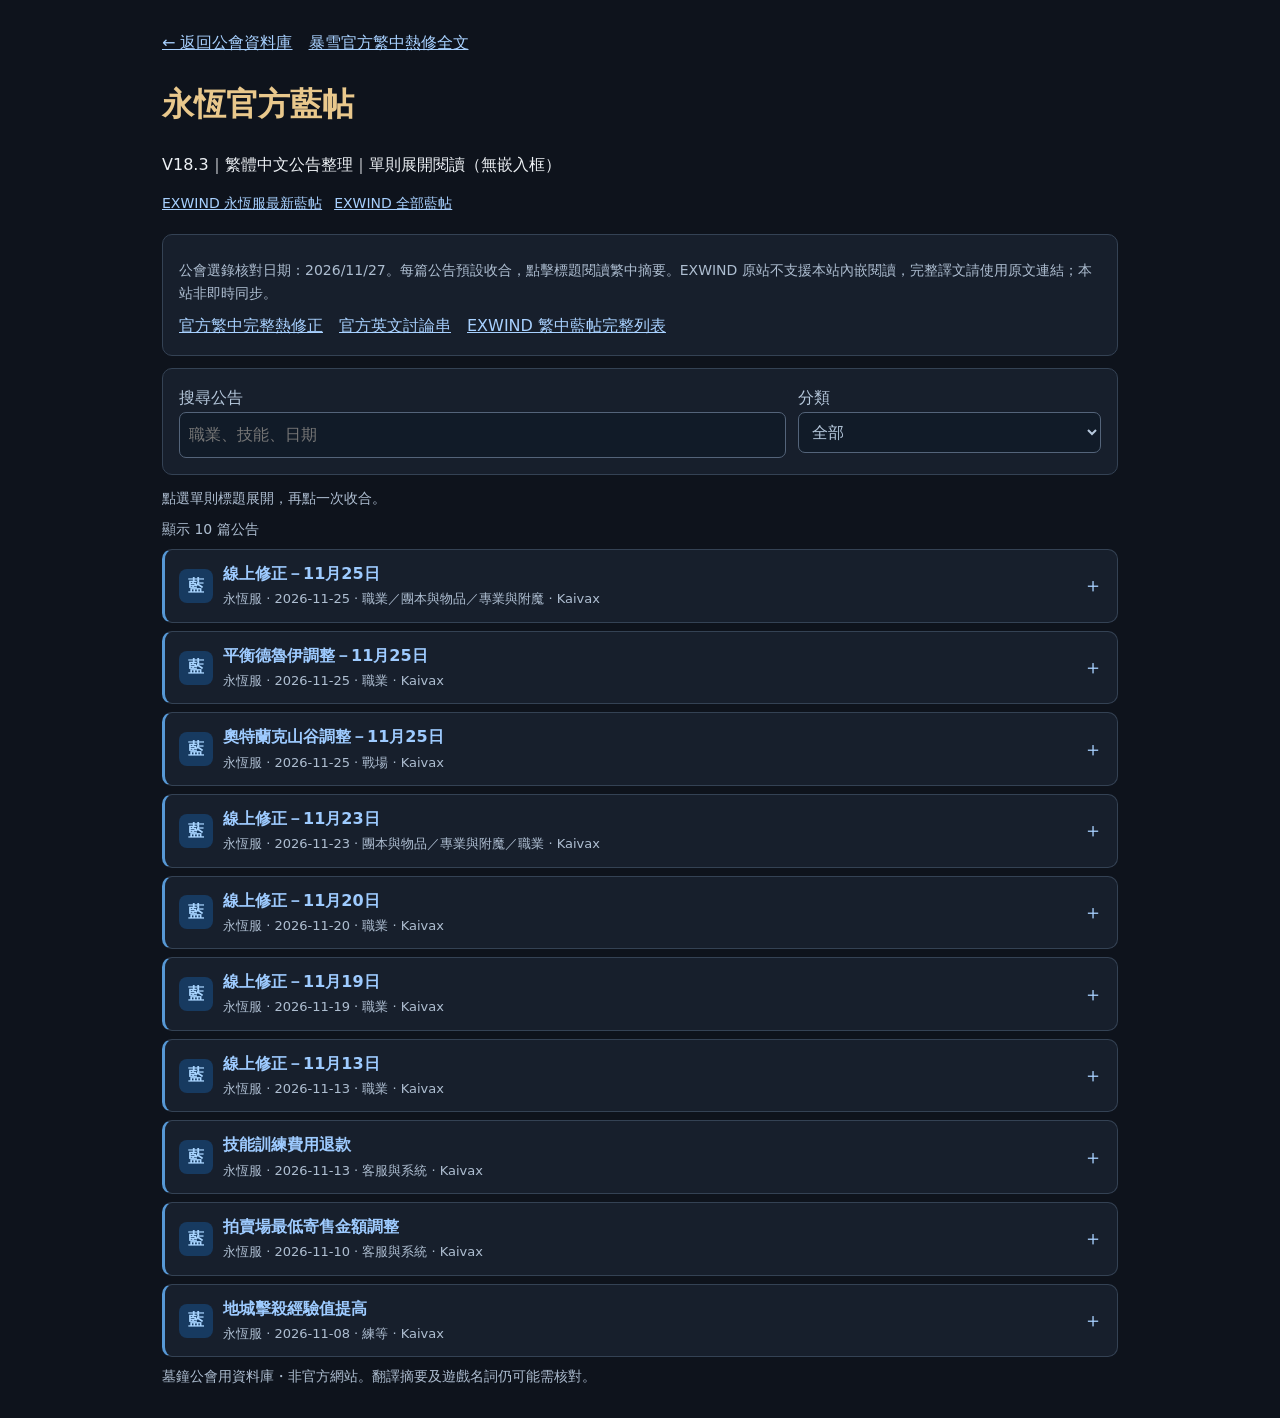
==== blue-18-3.html @ 3e756547 "Add fresh direct V18.3 blue-post page to bypass stale browser HTML" ====
<!doctype html><html lang="zh-Hant-TW"><head><meta charset="utf-8"><meta name="viewport" content="width=device-width,initial-scale=1"><title>官方藍帖｜墓鐘公會用資料庫</title><style>
:root{color-scheme:dark;background:#0e131c;color:#edf1f5;font:16px/1.65 system-ui,sans-serif}*{box-sizing:border-box}main{max-width:1000px;margin:auto;padding:22px}a{color:#a8d1ff}h1{color:#e9c88c}h2{font-size:20px;color:#9ecbff;margin:6px 0}p{margin:8px 0}.muted{color:#aebed1;font-size:14px}.panel,article{background:#171f2c;border:1px solid #344254;border-radius:10px;padding:16px;margin:12px 0}article{border-left:3px solid #5798d5}label{display:block;color:#b6c8dc}input,select{width:100%;font:inherit;color:inherit;background:#111b28;border:1px solid #54647a;border-radius:7px;padding:9px}.filters{display:grid;grid-template-columns:2fr 1fr;gap:12px}.meta{color:#aebed1;font-size:13px}nav{display:flex;flex-wrap:wrap;gap:16px}a:focus-visible,input:focus-visible,select:focus-visible{outline:2px solid #a8d1ff}@media(max-width:600px){main{padding:12px}.filters{grid-template-columns:1fr}}.embedded main{max-width:none;padding:8px}.embedded main>nav:first-child{display:none}.embedded h1{font-size:25px;margin:8px 0}.post-head{display:flex;align-items:center;gap:10px}.blue-avatar{display:grid;place-items:center;flex:none;width:34px;height:34px;border-radius:8px;background:#173a60;color:#a9d5ff;font-weight:700}.source-links{display:flex;gap:12px;flex-wrap:wrap}.source-links a{font-size:14px}.source-label{color:#9ecbff;font-size:13px}.embedded footer{margin:12px 0}article{padding:0;margin:8px 0}details>summary{cursor:pointer;list-style:none}details>summary::-webkit-details-marker{display:none}.post-toggle>summary,.source-reader>summary{padding:12px 14px;display:flex;align-items:center;gap:10px}.post-toggle>summary::after,.source-reader>summary::after{content:"＋";margin-left:auto;color:#a8d1ff;font-size:20px;flex:none}details[open]>summary::after{content:"−"}.post-title{font-size:16px;color:#9ecbff;font-weight:700;line-height:1.45}.post-content{padding:4px 14px 14px;border-top:1px solid #344254}.source-reader{border:1px solid #405570;border-radius:8px;background:#111b28;margin:12px 0}.source-reader .reader-content{padding:0 12px 12px}.source-reader iframe{display:block;width:100%;height:clamp(420px,75vh,850px);border:1px solid #344254;border-radius:6px;background:#fff}.list-tools{display:flex;flex-wrap:wrap;gap:8px;margin:8px 0}button{font:inherit;color:#c6dfff;background:#1e3045;border:1px solid #52647b;border-radius:6px;padding:6px 12px;cursor:pointer}summary:focus-visible,button:focus-visible{outline:2px solid #a8d1ff;outline-offset:2px}.post-toggle[open]>summary{background:#202c3c}.reader-note{font-size:13px;color:#b6c8dc}.post-meta-block{min-width:0}.post-meta-block .meta{margin-top:3px}@media(max-width:600px){.post-toggle>summary{padding:10px}.post-title{font-size:15px}.source-reader iframe{height:600px}}.post-content h3{font-size:15px;color:#c6dfff;margin:12px 0 4px}.source-links a{display:inline-block;padding:6px 0}.post-content p{overflow-wrap:anywhere}</style></head><body><script>if(new URLSearchParams(location.search).get("embed")==="1")document.documentElement.classList.add("embedded");</script><main><nav><a href="index.html">← 返回公會資料庫</a><a href="https://worldofwarcraft.blizzard.com/zh-tw/news/24315281" target="_blank" rel="noopener noreferrer">暴雪官方繁中熱修全文</a></nav><h1>永恆官方藍帖</h1><p>V18.3｜繁體中文公告整理｜單則展開閱讀（無嵌入框）</p><div id="live-source"></div><section class="panel"><p class="muted">公會選錄核對日期：2026/11/27。每篇公告預設收合，點擊標題閱讀繁中摘要。EXWIND 原站不支援本站內嵌閱讀，完整譯文請使用原文連結；本站非即時同步。</p><nav><a href="https://worldofwarcraft.blizzard.com/zh-tw/news/24315281" target="_blank" rel="noopener noreferrer">官方繁中完整熱修正</a><a href="https://us.forums.blizzard.com/en/wow/t/wow-forever-hotfixes-november-25-2026/2403040/1" target="_blank" rel="noopener noreferrer">官方英文討論串</a><a href="https://exwind.net/zhTW/blue/forever/" target="_blank" rel="noopener noreferrer">EXWIND 繁中藍帖完整列表</a></nav></section><section class="panel filters"><label>搜尋公告<input id="q" type="search" placeholder="職業、技能、日期"></label><label>分類<select id="category"><option value="">全部</option><option>職業</option><option>團本與物品</option><option>客服與系統</option><option>練等</option><option>戰場</option><option>專業與附魔</option></select></label></section><p class="muted">點選單則標題展開，再點一次收合。</p><p id="count" class="muted" role="status"></p><div id="posts"></div><footer class="muted">墓鐘公會用資料庫・非官方網站。翻譯摘要及遊戲名詞仍可能需核對。</footer></main><script>const posts=[{"key":"203","date":"2026-11-25","title":"線上修正－11月25日","author":"Kaivax","translated":"https://exwind.net/zhTW/post/blue/203/","url":"https://us.forums.blizzard.com/en/wow/t/wow-forever-hotfixes-november-25-2026/2403040/1","sections":[{"category":"職業","title":"德魯伊、獵人及術士修正","body":"颶風最後一次傷害正常結算；修正獵人與術士寵物普通近戰爆擊率異常。平衡德魯伊天賦調整請參閱完整官方原文。"},{"category":"團本與物品","title":"地城與裝備修正","body":"哈卡的化身生成問題已修復，黑劍 Blackblade of Shahram 的加速增益只給武器持有人；律法聖契現可影響命令審判。"},{"category":"專業與附魔","title":"揭露附魔觸發修正","body":"範圍法術改成每波判定一次，而非每個目標分別觸發；引導法術不再全程受到該附魔影響。"}]},{"key":"194","date":"2026-11-23","title":"線上修正－11月23日","author":"Kaivax","translated":"https://exwind.net/zhTW/post/blue/194/","url":"https://news.blizzard.com/en-us/article/24315281/wow-forever-hotfixes-november-23-2026","sections":[{"category":"團本與物品","title":"世界增益與武器觸發","body":"切換區域不再移除世界增益，進入團本仍會移除。修正部分技能造成過多武器觸發的問題。"},{"category":"專業與附魔","title":"烹飪、工程與製皮修正","body":"數種蚌肉料理的進食效果及分類已校正；工程學迫擊砲重載配方與部分製皮圖樣的學習問題修復。"},{"category":"職業","title":"野性德魯伊套裝與其他職業修正","body":"Feralheart 四件套裝修正為5秒內每秒恢復4點能量；另有暗影牧師、毀滅術士及致死打擊天賦修正。"}]},{"key":"192","date":"2026-11-20","title":"線上修正－11月20日","author":"Kaivax","translated":"https://exwind.net/zhTW/post/blue/192/","url":"https://us.forums.blizzard.com/en/wow/t/wow-forever-hotfixes-november-25-2026/2403040/1","sections":[{"category":"職業","title":"戰鬥盜賊及惡魔術士","body":"戰鬥盜賊的戳刺可透過劍刃亂舞攻擊另一目標；取消惡魔庇護天賦後不再保留效果。每小時同一地城最多重置進入5次；雷暴三件套回能改為3%機率恢復18點。"}]},{"key":"190","date":"2026-11-19","title":"線上修正－11月19日","author":"Kaivax","translated":"https://exwind.net/zhTW/post/blue/190/","url":"https://news.blizzard.com/en-us/article/24315281/wow-forever-hotfixes-november-19-2026","sections":[{"category":"職業","title":"懲戒騎士雙手武器專精","body":"裝備雙手武器時，雙手武器專精正確強化所有神聖傷害。"}]},{"key":"179","date":"2026-11-13","title":"線上修正－11月13日","author":"Kaivax","translated":"https://exwind.net/zhTW/post/blue/179/","url":"https://us.forums.blizzard.com/en/wow/t/wow-forever-hotfixes-november-25-2026/2403040/1","sections":[{"category":"職業","title":"命令審判及風怒圖騰","body":"命令審判計為近戰攻擊，其他審判仍為遠程攻擊。風怒圖騰的近戰技能觸發規則修正，副手打擊不觸發。"},{"category":"職業","title":"恢復德魯伊、法師及聖騎士熱修","body":"野性痊癒不再允許移動施法，治療係數調高至6.6%；冰霜新星的傷害解除規則修正；命令審判按近戰攻擊處理。"}]},{"key":"local-5","date":"2026-11-13","title":"技能訓練費用退款","author":"Kaivax","translated":null,"url":null,"sections":[{"category":"客服與系統","title":"技能訓練費用退款","body":"受11月9日伺服器異常影響而遺失已購技能的玩家，可檢查遊戲信箱是否收到退款。"}]},{"key":"local-7","date":"2026-11-10","title":"拍賣場最低寄售金額調整","author":"Kaivax","translated":null,"url":null,"sections":[{"category":"客服與系統","title":"拍賣場最低寄售金額調整","body":"最低寄售金額下調至1銅幣，另修正部分郵件寄件人及送達時間異常。"}]},{"key":"local-8","date":"2026-11-08","title":"地城擊殺經驗值提高","author":"Kaivax","translated":null,"url":null,"sections":[{"category":"練等","title":"地城擊殺經驗值提高","body":"地城擊殺經驗值較先前提高50%。"}]},{"key":"199","date":"2026-11-25","title":"平衡德魯伊調整－11月25日","author":"Kaivax","translated":"https://exwind.net/zhTW/post/blue/199/","url":null,"sections":[{"category":"職業","title":"平衡德魯伊天賦重整","body":"強化星火術上限降至2點，月怒改為夢境；梟獸形態增加10%秘法與自然傷害。舊版配點須重新核對，尤其曾投入3點以上強化星火術的角色。"}]},{"key":"202","date":"2026-11-25","title":"奧特蘭克山谷調整－11月25日","author":"Kaivax","translated":"https://exwind.net/zhTW/post/blue/202/","url":null,"sections":[{"category":"戰場","title":"奧特蘭克山谷目標與聲望調整","body":"長時間對戰的額外聲望門檻改為20分鐘；擊敗中尉、佔領墓地及礦坑的聲望獎勵提高。"}]}];const q=document.getElementById("q"),c=document.getElementById("category"),out=document.getElementById("posts");
const SOURCE="https://exwind.net/zhTW/blue/forever/";
function el(tag,text,cls){const e=document.createElement(tag);if(text!==undefined)e.textContent=text;if(cls)e.className=cls;return e;}
function external(text,url){const a=el("a",text);a.href=url;a.target="_blank";a.rel="noopener noreferrer";return a;}
const sourceBox=el("div",undefined,"source-links");
sourceBox.append(external("EXWIND 永恆服最新藍帖",SOURCE),external("EXWIND 全部藍帖","https://exwind.net/zhTW/blue/?game=all"));
document.getElementById("live-source").append(sourceBox);
const expanded=new Set();
function draw(){
 // Capture the current state before replacing nodes; toggle events are asynchronous.
 for(const d of out.querySelectorAll(".post-toggle")){if(d.open)expanded.add(d.dataset.postKey);else expanded.delete(d.dataset.postKey);}
 out.replaceChildren();
 const terms=q.value.trim().toLowerCase().split(/\s+/).filter(Boolean);
 const list=posts.slice().sort((a,b)=>b.date.localeCompare(a.date)).filter(p=>(!c.value||p.sections.some(s=>s.category===c.value))&&terms.every(t=>[p.title,p.date,p.author,...p.sections.flatMap(s=>[s.title,s.body,s.category])].join(" ").toLowerCase().includes(t)));
 document.getElementById("count").textContent="顯示 "+list.length+" 篇公告";
 for(const p of list){
  const a=el("article"),d=el("details",undefined,"post-toggle"),head=el("summary"),avatar=el("span","藍","blue-avatar"),metaBlock=el("div",undefined,"post-meta-block");
  d.dataset.postKey=p.key;
  const categories=[...new Set(p.sections.map(s=>s.category))].join("／");
  metaBlock.append(el("div",p.title,"post-title"),el("div","永恆服 · "+p.date+" · "+categories+(p.author?" · "+p.author:""),"meta"));head.append(avatar,metaBlock);
  const content=el("div",undefined,"post-content"),links=el("div",undefined,"source-links");
  content.append(el("p","公會繁中重點整理（非官方全文）","source-label"));
  for(const section of p.sections){content.append(el("h3",section.title),el("p",section.body));}
  if(p.translated)links.append(external("閱讀 EXWIND 繁中全文 ↗",p.translated));else links.append(external("EXWIND 永恆藍帖列表 ↗",SOURCE));
  if(p.url)links.append(external("閱讀官方原文 ↗",p.url));
  content.append(links);d.append(head,content);d.open=expanded.has(p.key);
  d.addEventListener("toggle",()=>{if(!d.isConnected)return;if(d.open)expanded.add(p.key);else expanded.delete(p.key);});
  a.append(d);out.append(a);
 }
 if(!list.length)out.append(el("p","沒有符合搜尋的公告。"));
}
q.oninput=c.onchange=draw;draw();</script></body></html>
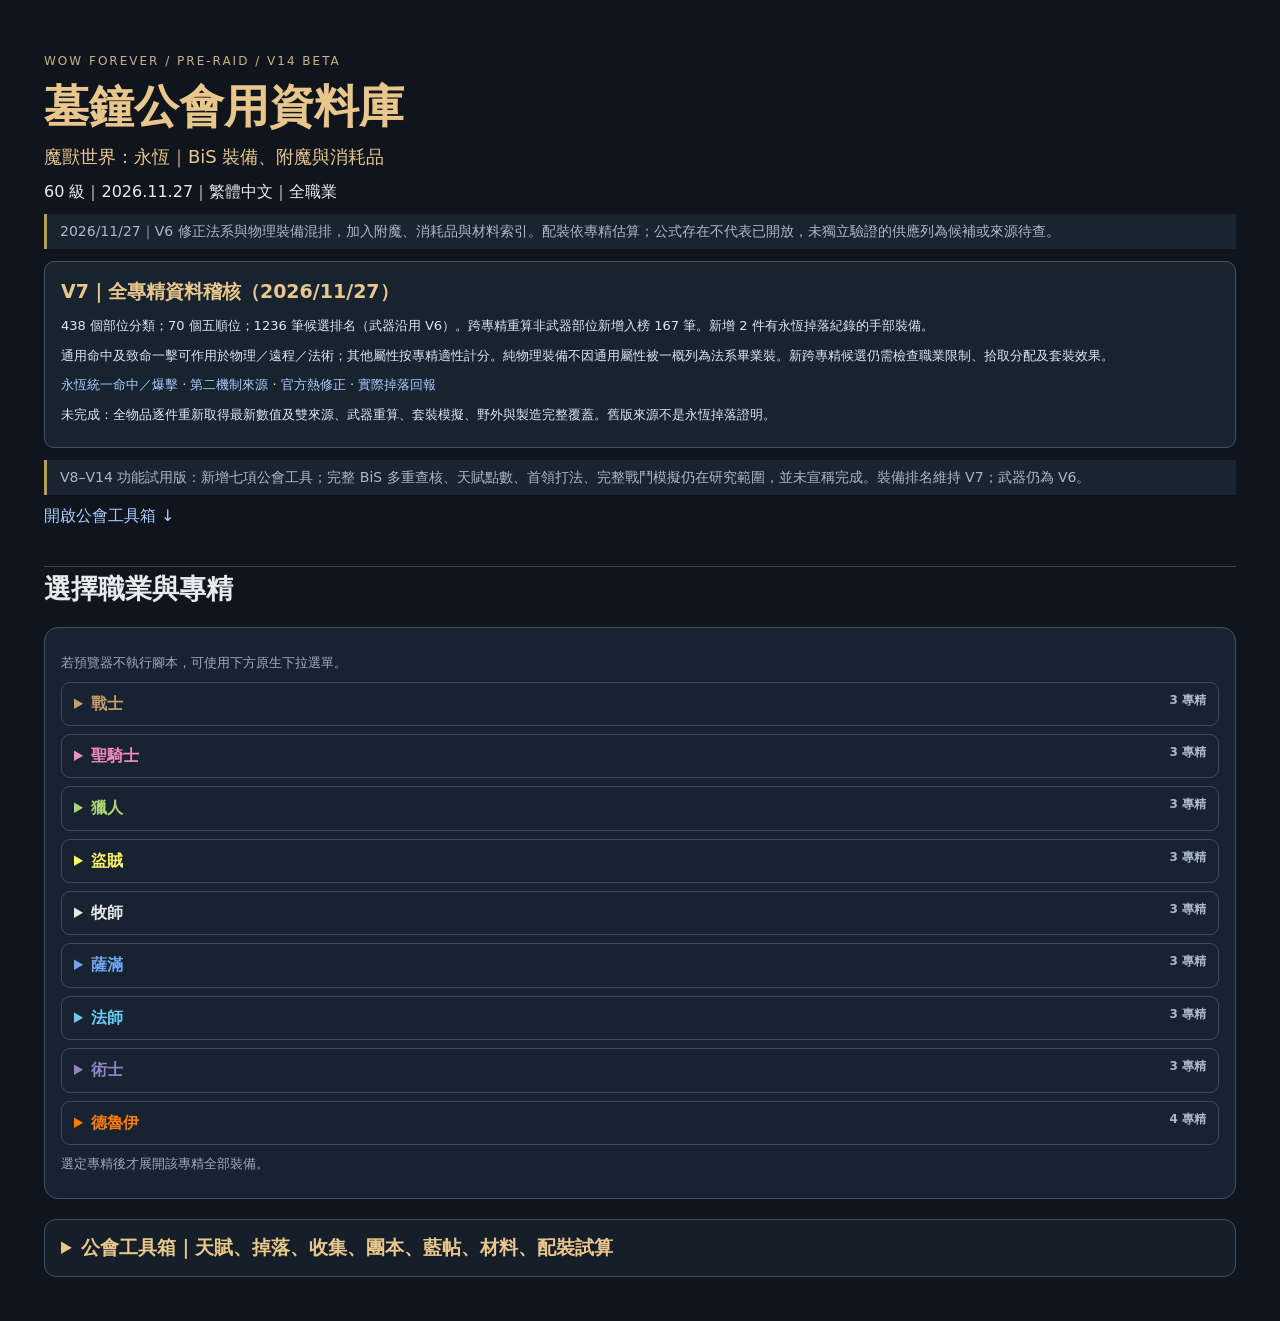
==== commit 9bc90e35: "Redirect obsolete blue entrypoint to official-only homepage board" ====
--- a/blue-18-3.html
+++ b/blue-18-3.html
@@ -1,33 +1 @@
-<!doctype html><html lang="zh-Hant-TW"><head><meta charset="utf-8"><meta name="viewport" content="width=device-width,initial-scale=1"><title>官方藍帖｜墓鐘公會用資料庫</title><style>
-:root{color-scheme:dark;background:#0e131c;color:#edf1f5;font:16px/1.65 system-ui,sans-serif}*{box-sizing:border-box}main{max-width:1000px;margin:auto;padding:22px}a{color:#a8d1ff}h1{color:#e9c88c}h2{font-size:20px;color:#9ecbff;margin:6px 0}p{margin:8px 0}.muted{color:#aebed1;font-size:14px}.panel,article{background:#171f2c;border:1px solid #344254;border-radius:10px;padding:16px;margin:12px 0}article{border-left:3px solid #5798d5}label{display:block;color:#b6c8dc}input,select{width:100%;font:inherit;color:inherit;background:#111b28;border:1px solid #54647a;border-radius:7px;padding:9px}.filters{display:grid;grid-template-columns:2fr 1fr;gap:12px}.meta{color:#aebed1;font-size:13px}nav{display:flex;flex-wrap:wrap;gap:16px}a:focus-visible,input:focus-visible,select:focus-visible{outline:2px solid #a8d1ff}@media(max-width:600px){main{padding:12px}.filters{grid-template-columns:1fr}}.embedded main{max-width:none;padding:8px}.embedded main>nav:first-child{display:none}.embedded h1{font-size:25px;margin:8px 0}.post-head{display:flex;align-items:center;gap:10px}.blue-avatar{display:grid;place-items:center;flex:none;width:34px;height:34px;border-radius:8px;background:#173a60;color:#a9d5ff;font-weight:700}.source-links{display:flex;gap:12px;flex-wrap:wrap}.source-links a{font-size:14px}.source-label{color:#9ecbff;font-size:13px}.embedded footer{margin:12px 0}article{padding:0;margin:8px 0}details>summary{cursor:pointer;list-style:none}details>summary::-webkit-details-marker{display:none}.post-toggle>summary,.source-reader>summary{padding:12px 14px;display:flex;align-items:center;gap:10px}.post-toggle>summary::after,.source-reader>summary::after{content:"＋";margin-left:auto;color:#a8d1ff;font-size:20px;flex:none}details[open]>summary::after{content:"−"}.post-title{font-size:16px;color:#9ecbff;font-weight:700;line-height:1.45}.post-content{padding:4px 14px 14px;border-top:1px solid #344254}.source-reader{border:1px solid #405570;border-radius:8px;background:#111b28;margin:12px 0}.source-reader .reader-content{padding:0 12px 12px}.source-reader iframe{display:block;width:100%;height:clamp(420px,75vh,850px);border:1px solid #344254;border-radius:6px;background:#fff}.list-tools{display:flex;flex-wrap:wrap;gap:8px;margin:8px 0}button{font:inherit;color:#c6dfff;background:#1e3045;border:1px solid #52647b;border-radius:6px;padding:6px 12px;cursor:pointer}summary:focus-visible,button:focus-visible{outline:2px solid #a8d1ff;outline-offset:2px}.post-toggle[open]>summary{background:#202c3c}.reader-note{font-size:13px;color:#b6c8dc}.post-meta-block{min-width:0}.post-meta-block .meta{margin-top:3px}@media(max-width:600px){.post-toggle>summary{padding:10px}.post-title{font-size:15px}.source-reader iframe{height:600px}}.post-content h3{font-size:15px;color:#c6dfff;margin:12px 0 4px}.source-links a{display:inline-block;padding:6px 0}.post-content p{overflow-wrap:anywhere}</style></head><body><script>if(new URLSearchParams(location.search).get("embed")==="1")document.documentElement.classList.add("embedded");</script><main><nav><a href="index.html">← 返回公會資料庫</a><a href="https://worldofwarcraft.blizzard.com/zh-tw/news/24315281" target="_blank" rel="noopener noreferrer">暴雪官方繁中熱修全文</a></nav><h1>永恆官方藍帖</h1><p>V18.3｜繁體中文公告整理｜單則展開閱讀（無嵌入框）</p><div id="live-source"></div><section class="panel"><p class="muted">公會選錄核對日期：2026/11/27。每篇公告預設收合，點擊標題閱讀繁中摘要。EXWIND 原站不支援本站內嵌閱讀，完整譯文請使用原文連結；本站非即時同步。</p><nav><a href="https://worldofwarcraft.blizzard.com/zh-tw/news/24315281" target="_blank" rel="noopener noreferrer">官方繁中完整熱修正</a><a href="https://us.forums.blizzard.com/en/wow/t/wow-forever-hotfixes-november-25-2026/2403040/1" target="_blank" rel="noopener noreferrer">官方英文討論串</a><a href="https://exwind.net/zhTW/blue/forever/" target="_blank" rel="noopener noreferrer">EXWIND 繁中藍帖完整列表</a></nav></section><section class="panel filters"><label>搜尋公告<input id="q" type="search" placeholder="職業、技能、日期"></label><label>分類<select id="category"><option value="">全部</option><option>職業</option><option>團本與物品</option><option>客服與系統</option><option>練等</option><option>戰場</option><option>專業與附魔</option></select></label></section><p class="muted">點選單則標題展開，再點一次收合。</p><p id="count" class="muted" role="status"></p><div id="posts"></div><footer class="muted">墓鐘公會用資料庫・非官方網站。翻譯摘要及遊戲名詞仍可能需核對。</footer></main><script>const posts=[{"key":"203","date":"2026-11-25","title":"線上修正－11月25日","author":"Kaivax","translated":"https://exwind.net/zhTW/post/blue/203/","url":"https://us.forums.blizzard.com/en/wow/t/wow-forever-hotfixes-november-25-2026/2403040/1","sections":[{"category":"職業","title":"德魯伊、獵人及術士修正","body":"颶風最後一次傷害正常結算；修正獵人與術士寵物普通近戰爆擊率異常。平衡德魯伊天賦調整請參閱完整官方原文。"},{"category":"團本與物品","title":"地城與裝備修正","body":"哈卡的化身生成問題已修復，黑劍 Blackblade of Shahram 的加速增益只給武器持有人；律法聖契現可影響命令審判。"},{"category":"專業與附魔","title":"揭露附魔觸發修正","body":"範圍法術改成每波判定一次，而非每個目標分別觸發；引導法術不再全程受到該附魔影響。"}]},{"key":"194","date":"2026-11-23","title":"線上修正－11月23日","author":"Kaivax","translated":"https://exwind.net/zhTW/post/blue/194/","url":"https://news.blizzard.com/en-us/article/24315281/wow-forever-hotfixes-november-23-2026","sections":[{"category":"團本與物品","title":"世界增益與武器觸發","body":"切換區域不再移除世界增益，進入團本仍會移除。修正部分技能造成過多武器觸發的問題。"},{"category":"專業與附魔","title":"烹飪、工程與製皮修正","body":"數種蚌肉料理的進食效果及分類已校正；工程學迫擊砲重載配方與部分製皮圖樣的學習問題修復。"},{"category":"職業","title":"野性德魯伊套裝與其他職業修正","body":"Feralheart 四件套裝修正為5秒內每秒恢復4點能量；另有暗影牧師、毀滅術士及致死打擊天賦修正。"}]},{"key":"192","date":"2026-11-20","title":"線上修正－11月20日","author":"Kaivax","translated":"https://exwind.net/zhTW/post/blue/192/","url":"https://us.forums.blizzard.com/en/wow/t/wow-forever-hotfixes-november-25-2026/2403040/1","sections":[{"category":"職業","title":"戰鬥盜賊及惡魔術士","body":"戰鬥盜賊的戳刺可透過劍刃亂舞攻擊另一目標；取消惡魔庇護天賦後不再保留效果。每小時同一地城最多重置進入5次；雷暴三件套回能改為3%機率恢復18點。"}]},{"key":"190","date":"2026-11-19","title":"線上修正－11月19日","author":"Kaivax","translated":"https://exwind.net/zhTW/post/blue/190/","url":"https://news.blizzard.com/en-us/article/24315281/wow-forever-hotfixes-november-19-2026","sections":[{"category":"職業","title":"懲戒騎士雙手武器專精","body":"裝備雙手武器時，雙手武器專精正確強化所有神聖傷害。"}]},{"key":"179","date":"2026-11-13","title":"線上修正－11月13日","author":"Kaivax","translated":"https://exwind.net/zhTW/post/blue/179/","url":"https://us.forums.blizzard.com/en/wow/t/wow-forever-hotfixes-november-25-2026/2403040/1","sections":[{"category":"職業","title":"命令審判及風怒圖騰","body":"命令審判計為近戰攻擊，其他審判仍為遠程攻擊。風怒圖騰的近戰技能觸發規則修正，副手打擊不觸發。"},{"category":"職業","title":"恢復德魯伊、法師及聖騎士熱修","body":"野性痊癒不再允許移動施法，治療係數調高至6.6%；冰霜新星的傷害解除規則修正；命令審判按近戰攻擊處理。"}]},{"key":"local-5","date":"2026-11-13","title":"技能訓練費用退款","author":"Kaivax","translated":null,"url":null,"sections":[{"category":"客服與系統","title":"技能訓練費用退款","body":"受11月9日伺服器異常影響而遺失已購技能的玩家，可檢查遊戲信箱是否收到退款。"}]},{"key":"local-7","date":"2026-11-10","title":"拍賣場最低寄售金額調整","author":"Kaivax","translated":null,"url":null,"sections":[{"category":"客服與系統","title":"拍賣場最低寄售金額調整","body":"最低寄售金額下調至1銅幣，另修正部分郵件寄件人及送達時間異常。"}]},{"key":"local-8","date":"2026-11-08","title":"地城擊殺經驗值提高","author":"Kaivax","translated":null,"url":null,"sections":[{"category":"練等","title":"地城擊殺經驗值提高","body":"地城擊殺經驗值較先前提高50%。"}]},{"key":"199","date":"2026-11-25","title":"平衡德魯伊調整－11月25日","author":"Kaivax","translated":"https://exwind.net/zhTW/post/blue/199/","url":null,"sections":[{"category":"職業","title":"平衡德魯伊天賦重整","body":"強化星火術上限降至2點，月怒改為夢境；梟獸形態增加10%秘法與自然傷害。舊版配點須重新核對，尤其曾投入3點以上強化星火術的角色。"}]},{"key":"202","date":"2026-11-25","title":"奧特蘭克山谷調整－11月25日","author":"Kaivax","translated":"https://exwind.net/zhTW/post/blue/202/","url":null,"sections":[{"category":"戰場","title":"奧特蘭克山谷目標與聲望調整","body":"長時間對戰的額外聲望門檻改為20分鐘；擊敗中尉、佔領墓地及礦坑的聲望獎勵提高。"}]}];const q=document.getElementById("q"),c=document.getElementById("category"),out=document.getElementById("posts");
-const SOURCE="https://exwind.net/zhTW/blue/forever/";
-function el(tag,text,cls){const e=document.createElement(tag);if(text!==undefined)e.textContent=text;if(cls)e.className=cls;return e;}
-function external(text,url){const a=el("a",text);a.href=url;a.target="_blank";a.rel="noopener noreferrer";return a;}
-const sourceBox=el("div",undefined,"source-links");
-sourceBox.append(external("EXWIND 永恆服最新藍帖",SOURCE),external("EXWIND 全部藍帖","https://exwind.net/zhTW/blue/?game=all"));
-document.getElementById("live-source").append(sourceBox);
-const expanded=new Set();
-function draw(){
- // Capture the current state before replacing nodes; toggle events are asynchronous.
- for(const d of out.querySelectorAll(".post-toggle")){if(d.open)expanded.add(d.dataset.postKey);else expanded.delete(d.dataset.postKey);}
- out.replaceChildren();
- const terms=q.value.trim().toLowerCase().split(/\s+/).filter(Boolean);
- const list=posts.slice().sort((a,b)=>b.date.localeCompare(a.date)).filter(p=>(!c.value||p.sections.some(s=>s.category===c.value))&&terms.every(t=>[p.title,p.date,p.author,...p.sections.flatMap(s=>[s.title,s.body,s.category])].join(" ").toLowerCase().includes(t)));
- document.getElementById("count").textContent="顯示 "+list.length+" 篇公告";
- for(const p of list){
-  const a=el("article"),d=el("details",undefined,"post-toggle"),head=el("summary"),avatar=el("span","藍","blue-avatar"),metaBlock=el("div",undefined,"post-meta-block");
-  d.dataset.postKey=p.key;
-  const categories=[...new Set(p.sections.map(s=>s.category))].join("／");
-  metaBlock.append(el("div",p.title,"post-title"),el("div","永恆服 · "+p.date+" · "+categories+(p.author?" · "+p.author:""),"meta"));head.append(avatar,metaBlock);
-  const content=el("div",undefined,"post-content"),links=el("div",undefined,"source-links");
-  content.append(el("p","公會繁中重點整理（非官方全文）","source-label"));
-  for(const section of p.sections){content.append(el("h3",section.title),el("p",section.body));}
-  if(p.translated)links.append(external("閱讀 EXWIND 繁中全文 ↗",p.translated));else links.append(external("EXWIND 永恆藍帖列表 ↗",SOURCE));
-  if(p.url)links.append(external("閱讀官方原文 ↗",p.url));
-  content.append(links);d.append(head,content);d.open=expanded.has(p.key);
-  d.addEventListener("toggle",()=>{if(!d.isConnected)return;if(d.open)expanded.add(p.key);else expanded.delete(p.key);});
-  a.append(d);out.append(a);
- }
- if(!list.length)out.append(el("p","沒有符合搜尋的公告。"));
-}
-q.oninput=c.onchange=draw;draw();</script></body></html>+<!doctype html><html lang="zh-Hant-TW"><head><meta charset="utf-8"><meta name="viewport" content="width=device-width,initial-scale=1"><title>墓鐘資料庫</title><meta http-equiv="refresh" content="0; url=./?view=blue"><style>body{background:#141c27;color:#e7eff8;font:16px/1.6 system-ui;padding:24px}a{color:#a8d1ff}</style></head><body><h1>墓鐘資料庫</h1><p>官方藍帖已整合至首頁，舊入口將自動轉往新版。</p><a href="./?view=blue">開啟暴雪官方藍帖</a></body></html>
